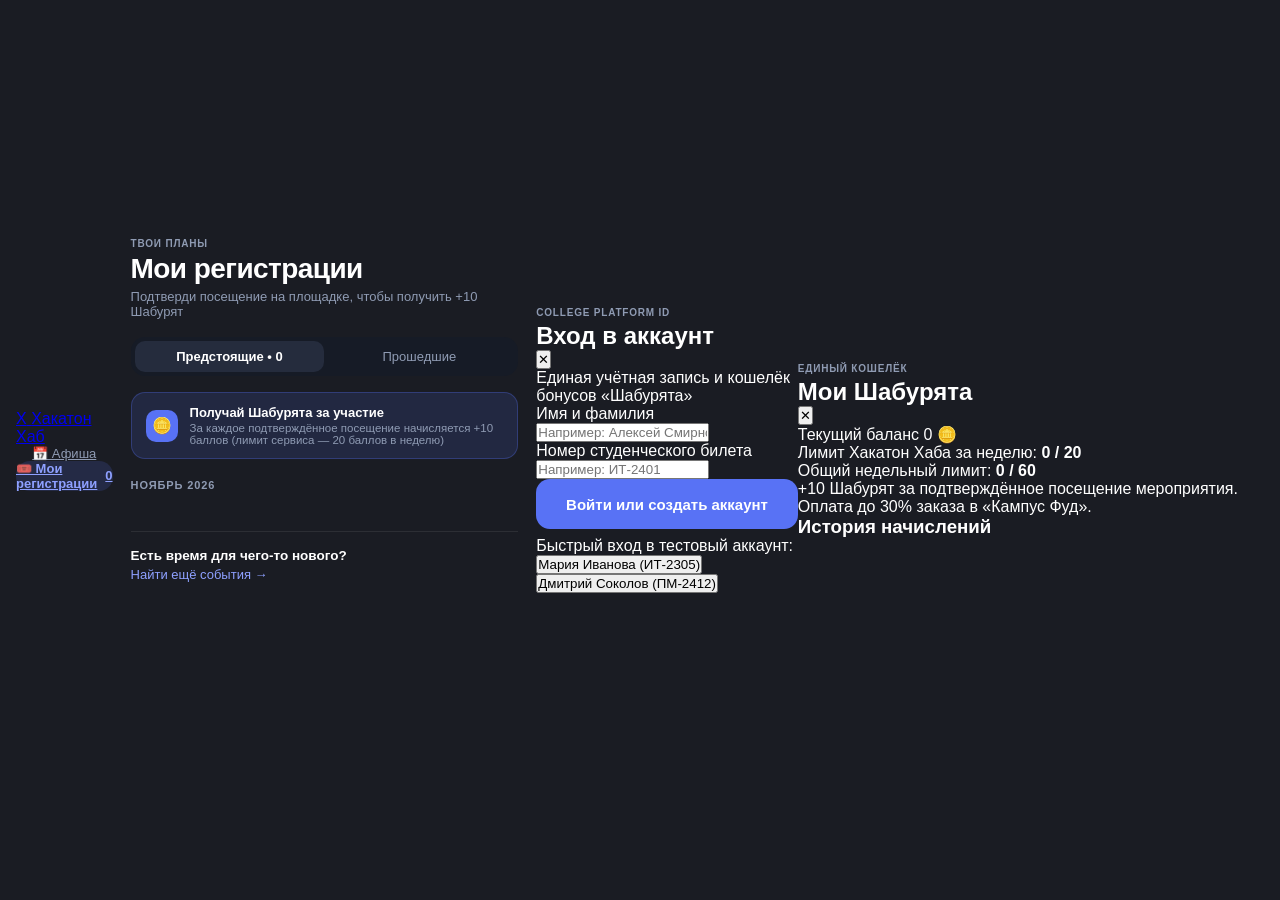
==== registrations.html @ a5185c37 "Вторая страница сайта Вторая страница сайта" ====
<!DOCTYPE html>
<html lang="ru">
<head>
  <meta charset="UTF-8" />
  <meta name="viewport" content="width=device-width, initial-scale=1.0" />
  <title>Хакатон Хаб — Мои регистрации</title>
  <link rel="stylesheet" href="style.css" />
</head>
<body>

  <!-- Верхняя навигационная панель -->
  <header class="topbar">
    <div class="container topbar-inner">
      <a href="index.html" class="brand">
        <span class="brand-badge">Х</span>
        <span class="brand-name">Хакатон Хаб</span>
      </a>

      <nav class="nav-tabs">
        <a href="index.html" class="tab-item">📅 Афиша</a>
        <a href="registrations.html" class="tab-item active">
          🎟️ Мои регистрации
          <span class="nav-counter" id="nav-reg-count">0</span>
        </a>
      </nav>

      <!-- Блок аккаунта и баланса Шабурят -->
      <div class="user-panel" id="user-panel"></div>
    </div>
  </header>

  <main class="container main-wrapper">

    <section id="view-registrations" class="screen-content active">
      <div class="page-header">
        <div>
          <div class="eyebrow">ТВОИ ПЛАНЫ</div>
          <h1 class="page-title">Мои регистрации</h1>
          <p class="page-subtitle">Подтверди посещение на площадке, чтобы получить +10 Шабурят</p>
        </div>

        <div class="segmented-control">
          <button class="segment-btn active" data-tab="upcoming" id="seg-upcoming">Предстоящие • 0</button>
          <button class="segment-btn" data-tab="past" id="seg-past">Прошедшие</button>
        </div>
      </div>

      <div class="alert-banner" id="reg-alert-banner">
        <div class="alert-icon">🪙</div>
        <div>
          <div class="alert-title">Получай Шабурята за участие</div>
          <div class="alert-sub">За каждое подтверждённое посещение начисляется +10 баллов (лимит сервиса — 20 баллов в неделю)</div>
        </div>
      </div>

      <div class="month-label" id="reg-month-label">НОЯБРЬ 2026</div>

      <!-- Сетка регистраций -->
      <div id="registrations-list" class="events-grid"></div>

      <div class="empty-promo">
        <div class="empty-promo-title">Есть время для чего-то нового?</div>
        <a href="index.html" class="empty-promo-link">
          <span>Найти ещё события →</span>
        </a>
      </div>
    </section>

  </main>

  <!-- Модальное окно авторизации -->
  <div class="modal-backdrop" id="auth-modal">
    <div class="modal-card">
      <div class="modal-header">
        <div>
          <div class="eyebrow">COLLEGE PLATFORM ID</div>
          <h2 class="modal-title">Вход в аккаунт</h2>
        </div>
        <button class="modal-close" id="close-auth-modal">✕</button>
      </div>
      <p class="modal-subtitle">Единая учётная запись и кошелёк бонусов «Шабурята»</p>

      <form id="auth-form" class="auth-form">
        <div class="form-group">
          <label for="auth-name">Имя и фамилия</label>
          <input type="text" id="auth-name" placeholder="Например: Алексей Смирнов" required />
        </div>
        <div class="form-group">
          <label for="auth-id">Номер студенческого билета</label>
          <input type="text" id="auth-id" placeholder="Например: ИТ-2401" required />
        </div>
        <button type="submit" class="btn-cta">Войти или создать аккаунт</button>
      </form>

      <div class="demo-accounts">
        <div class="demo-label">Быстрый вход в тестовый аккаунт:</div>
        <div class="demo-list">
          <button type="button" class="demo-btn" data-name="Мария Иванова" data-id="ИТ-2305">Мария Иванова (ИТ-2305)</button>
          <button type="button" class="demo-btn" data-name="Дмитрий Соколов" data-id="ПМ-2412">Дмитрий Соколов (ПМ-2412)</button>
        </div>
      </div>
    </div>
  </div>

  <!-- Модальное окно кошелька Шабурят -->
  <div class="modal-backdrop" id="wallet-modal">
    <div class="modal-card">
      <div class="modal-header">
        <div>
          <div class="eyebrow">ЕДИНЫЙ КОШЕЛЁК</div>
          <h2 class="modal-title">Мои Шабурята</h2>
        </div>
        <button class="modal-close" id="close-wallet-modal">✕</button>
      </div>

      <div class="wallet-summary">
        <div class="wallet-balance-box">
          <span class="wallet-balance-label">Текущий баланс</span>
          <span class="wallet-balance-value" id="wallet-balance-num">0 🪙</span>
        </div>
        <div class="wallet-limits">
          <div class="limit-row">
            <span>Лимит Хакатон Хаба за неделю:</span>
            <strong id="wallet-service-limit">0 / 20</strong>
          </div>
          <div class="limit-row">
            <span>Общий недельный лимит:</span>
            <strong id="wallet-total-limit">0 / 60</strong>
          </div>
        </div>
      </div>

      <div class="wallet-rules-note">
        +10 Шабурят за подтверждённое посещение мероприятия. Оплата до 30% заказа в «Кампус Фуд».
      </div>

      <h3 class="history-title">История начислений</h3>
      <div class="history-list" id="wallet-history-list"></div>
    </div>
  </div>

  <div class="toast" id="toast"></div>

  <script src="script.js"></script>
</body>
</html>
---- style.css ----
:root {
  --bg-outer: #1a1c23;
  --bg-app: #0d1017;
  --bg-surface: #161b26;
  --bg-surface-hover: #1e2534;
  --bg-input: #171c26;
  --border-subtle: rgba(255, 255, 255, 0.08);
  --text-primary: #ffffff;
  --text-secondary: #8f9bb3;
  --text-muted: #5c6880;
  --accent-blue: #5872f5;
  --accent-blue-hover: #4760e0;
  --accent-gradient: linear-gradient(135deg, #6277f7 0%, #525ce5 100%);
  --accent-purple-text: #8ea0ff;
  --success-bg: rgba(34, 197, 94, 0.14);
  --success-text: #4ade80;
  --danger-text: #f87171;
  --radius-xl: 24px;
  --radius-lg: 20px;
  --radius-md: 14px;
  --radius-pill: 999px;
  --font-main: -apple-system, BlinkMacSystemFont, "SF Pro Display", "Segoe UI", Roboto, Inter, sans-serif;
}

* {
  box-sizing: border-box;
  margin: 0;
  padding: 0;
  -webkit-tap-highlight-color: transparent;
}

body {
  background-color: var(--bg-outer);
  color: var(--text-primary);
  font-family: var(--font-main);
  display: flex;
  justify-content: center;
  align-items: center;
  padding: 24px 16px;
  min-height: 100vh;
}

/* Корпус смартфона */
.phone-frame {
  width: 375px;
  height: 812px;
  background-color: var(--bg-app);
  border-radius: 36px;
  border: 1px solid var(--border-subtle);
  display: flex;
  flex-direction: column;
  overflow: hidden;
  position: relative;
  box-shadow: 0 24px 60px rgba(0, 0, 0, 0.55);
}

/* Статус-бар */
.status-bar {
  height: 44px;
  padding: 12px 24px 0;
  display: flex;
  justify-content: space-between;
  align-items: center;
  font-size: 14px;
  font-weight: 600;
  flex-shrink: 0;
}

.status-icons {
  display: flex;
  align-items: center;
  gap: 6px;
}

/* Переключение экранов */
.screen-content {
  display: none;
  flex: 1;
  overflow-y: auto;
  padding: 12px 18px 92px;
  scrollbar-width: none;
  animation: fadeIn 0.2s ease;
}

.screen-content.active {
  display: block;
}

.screen-content::-webkit-scrollbar {
  display: none;
}

@keyframes fadeIn {
  from { opacity: 0; transform: translateY(4px); }
  to { opacity: 1; transform: translateY(0); }
}

/* Типографика шапки */
.eyebrow {
  font-size: 10px;
  font-weight: 700;
  letter-spacing: 0.08em;
  text-transform: uppercase;
  color: var(--text-secondary);
  margin-bottom: 4px;
}

.page-title {
  font-size: 28px;
  font-weight: 700;
  letter-spacing: -0.02em;
  margin-bottom: 4px;
}

.page-subtitle {
  font-size: 13px;
  color: var(--text-secondary);
  margin-bottom: 18px;
}

/* Поиск */
.search-box {
  background-color: var(--bg-input);
  border: 1px solid var(--border-subtle);
  border-radius: var(--radius-md);
  height: 44px;
  padding: 0 14px;
  display: flex;
  align-items: center;
  gap: 10px;
  margin-bottom: 14px;
}

.search-box input {
  background: none;
  border: none;
  outline: none;
  color: var(--text-primary);
  font-size: 14px;
  width: 100%;
}

.search-box input::placeholder {
  color: var(--text-secondary);
}

/* Чипсы фильтров */
.chips-row {
  display: flex;
  gap: 8px;
  overflow-x: auto;
  margin-bottom: 22px;
  scrollbar-width: none;
}

.chips-row::-webkit-scrollbar {
  display: none;
}

.chip {
  padding: 8px 16px;
  border-radius: var(--radius-pill);
  background-color: var(--bg-surface);
  border: 1px solid var(--border-subtle);
  color: var(--text-secondary);
  font-size: 13px;
  font-weight: 500;
  cursor: pointer;
  white-space: nowrap;
  transition: 0.2s;
}

.chip.active {
  background-color: var(--accent-blue);
  color: #ffffff;
  border-color: var(--accent-blue);
}

/* Заголовок секции */
.section-header {
  display: flex;
  justify-content: space-between;
  align-items: baseline;
  margin-bottom: 12px;
}

.section-title {
  font-size: 16px;
  font-weight: 600;
}

.section-meta {
  font-size: 12px;
  color: var(--text-secondary);
}

/* Карточка события */
.event-card {
  background-color: var(--bg-surface);
  border: 1px solid var(--border-subtle);
  border-radius: var(--radius-lg);
  padding: 16px;
  margin-bottom: 14px;
  cursor: pointer;
  transition: transform 0.15s ease, background-color 0.2s;
}

.event-card:active {
  transform: scale(0.985);
}

.event-card.featured {
  background: var(--accent-gradient);
  border: none;
}

.card-tag {
  font-size: 10px;
  font-weight: 700;
  letter-spacing: 0.08em;
  text-transform: uppercase;
  color: var(--accent-purple-text);
  margin-bottom: 6px;
  display: inline-block;
}

.card-tag.no-margin {
  margin-bottom: 0;
}

.event-card.featured .card-tag {
  color: rgba(255, 255, 255, 0.8);
}

.card-title {
  font-size: 18px;
  font-weight: 700;
  line-height: 1.25;
  margin-bottom: 4px;
}

.card-desc {
  font-size: 12.5px;
  color: var(--text-secondary);
  margin-bottom: 14px;
  line-height: 1.4;
}

.event-card.featured .card-desc {
  color: rgba(255, 255, 255, 0.85);
}

.card-meta-list {
  display: flex;
  flex-direction: column;
  gap: 6px;
  margin-bottom: 14px;
}

.card-meta-list.compact {
  margin-bottom: 8px;
}

.meta-item {
  display: flex;
  align-items: center;
  gap: 8px;
  font-size: 12px;
  color: #cbd5e1;
}

.event-card.featured .meta-item {
  color: rgba(255, 255, 255, 0.92);
}

.card-footer {
  display: flex;
  justify-content: space-between;
  align-items: center;
  padding-top: 10px;
  border-top: 1px solid rgba(255, 255, 255, 0.08);
}

.event-card.featured .card-footer {
  border-top-color: rgba(255, 255, 255, 0.18);
}

.organizer {
  font-size: 11.5px;
  color: var(--text-secondary);
}

.reg-organizer {
  margin-bottom: 8px;
}

.event-card.featured .organizer {
  color: rgba(255, 255, 255, 0.85);
}

/* Кнопки внутри карточки */
.btn-card {
  padding: 7px 14px;
  border-radius: var(--radius-pill);
  font-size: 12px;
  font-weight: 600;
  border: none;
  cursor: pointer;
  transition: 0.2s;
}

.btn-card-light {
  background-color: #ffffff;
  color: #2f3b8f;
}

.btn-card-primary {
  background-color: rgba(88, 114, 245, 0.18);
  color: #8ea0ff;
}

.btn-card-registered {
  background-color: var(--success-bg);
  color: var(--success-text);
}

/* ================= ЭКРАН 2: ДЕТАЛИ СОБЫТИЯ ================= */
.nav-header {
  display: flex;
  align-items: center;
  justify-content: space-between;
  padding: 6px 0 16px;
}

.back-btn {
  width: 32px;
  height: 32px;
  background: none;
  border: none;
  display: flex;
  align-items: center;
  justify-content: center;
  color: var(--text-primary);
  cursor: pointer;
  font-size: 24px;
}

.nav-title {
  font-size: 15px;
  font-weight: 600;
}

.nav-spacer {
  width: 32px;
}

.hero-banner {
  background: var(--accent-gradient);
  border-radius: var(--radius-xl);
  padding: 20px;
  margin-bottom: 18px;
}

.hero-tag {
  font-size: 10px;
  font-weight: 700;
  letter-spacing: 0.08em;
  text-transform: uppercase;
  color: rgba(255, 255, 255, 0.8);
  margin-bottom: 10px;
}

.hero-title {
  font-size: 26px;
  font-weight: 700;
  line-height: 1.2;
  margin-bottom: 24px;
}

.hero-bottom {
  display: flex;
  justify-content: space-between;
  align-items: center;
}

.badge-free {
  background: rgba(255, 255, 255, 0.18);
  padding: 6px 12px;
  border-radius: var(--radius-pill);
  font-size: 12px;
  font-weight: 500;
}

.hero-date {
  font-size: 20px;
  font-weight: 700;
}

.info-list {
  display: flex;
  flex-direction: column;
  gap: 14px;
  margin-bottom: 22px;
}

.info-row {
  display: flex;
  align-items: flex-start;
  gap: 12px;
}

.info-icon {
  width: 34px;
  height: 34px;
  border-radius: 10px;
  background-color: var(--bg-surface);
  display: flex;
  align-items: center;
  justify-content: center;
  color: var(--accent-purple-text);
  flex-shrink: 0;
}

.info-main {
  font-size: 14px;
  font-weight: 600;
  margin-bottom: 2px;
}

.info-sub {
  font-size: 12px;
  color: var(--text-secondary);
}

.about-block {
  margin-bottom: 20px;
}

.about-block h3 {
  font-size: 16px;
  font-weight: 600;
  margin-bottom: 8px;
}

.about-block p {
  font-size: 13.5px;
  line-height: 1.5;
  color: #cbd5e1;
}

/* Блок переключателя уведомлений */
.reminder-card {
  background-color: var(--bg-surface);
  border: 1px solid var(--border-subtle);
  border-radius: var(--radius-md);
  padding: 14px;
  margin-bottom: 18px;
}

.reminder-top {
  display: flex;
  align-items: center;
  justify-content: space-between;
  padding-bottom: 10px;
  border-bottom: 1px solid var(--border-subtle);
  margin-bottom: 8px;
}

.reminder-left {
  display: flex;
  align-items: center;
  gap: 10px;
}

.reminder-title {
  font-size: 13.5px;
  font-weight: 600;
}

.reminder-sub {
  font-size: 11.5px;
  color: var(--text-secondary);
}

.reminder-note {
  font-size: 11px;
  color: var(--text-muted);
}

/* Тумблер (Switch) */
.switch {
  position: relative;
  display: inline-block;
  width: 44px;
  height: 24px;
}

.switch input {
  opacity: 0;
  width: 0;
  height: 0;
}

.slider {
  position: absolute;
  cursor: pointer;
  inset: 0;
  background-color: #2c3446;
  border-radius: 34px;
  transition: 0.3s;
}

.slider:before {
  position: absolute;
  content: "";
  height: 18px;
  width: 18px;
  left: 3px;
  bottom: 3px;
  background-color: white;
  border-radius: 50%;
  transition: 0.3s;
}

input:checked + .slider {
  background-color: var(--accent-blue);
}

input:checked + .slider:before {
  transform: translateX(20px);
}

/* Главная CTA-кнопка */
.btn-cta {
  width: 100%;
  height: 50px;
  border-radius: var(--radius-md);
  background-color: var(--accent-blue);
  color: #ffffff;
  font-size: 15px;
  font-weight: 600;
  border: none;
  display: flex;
  align-items: center;
  justify-content: center;
  position: relative;
  cursor: pointer;
  margin-bottom: 8px;
  transition: 0.2s;
}

.btn-cta.registered {
  background-color: var(--success-bg);
  color: var(--success-text);
  border: 1px solid rgba(74, 222, 128, 0.3);
}

.btn-cta .arrow {
  position: absolute;
  right: 18px;
}

.cta-caption {
  text-align: center;
  font-size: 11.5px;
  color: var(--text-secondary);
}

/* ================= ЭКРАН 3: МОИ РЕГИСТРАЦИИ ================= */
.segmented-control {
  display: grid;
  grid-template-columns: 1fr 1fr;
  background-color: var(--bg-surface);
  padding: 4px;
  border-radius: var(--radius-md);
  margin-bottom: 16px;
}

.segment-btn {
padding: 8px;
border-radius: 10px;
border: none;
background: transparent;
color: var(--text-secondary);
font-size: 13px;
font-weight: 500;
cursor: pointer;
transition: 0.2s;
}

.segment-btn.active {
background-color: #252c3d;
color: #ffffff;
font-weight: 600;
}

.alert-banner {
background: rgba(88, 114, 245, 0.14);
border: 1px solid rgba(88, 114, 245, 0.3);
border-radius: var(--radius-md);
padding: 12px 14px;
display: flex;
align-items: center;
gap: 12px;
margin-bottom: 20px;
}

.alert-icon {
width: 32px;
height: 32px;
border-radius: 10px;
background-color: var(--accent-blue);
display: flex;
align-items: center;
justify-content: center;
flex-shrink: 0;
}

.alert-title {
font-size: 13px;
font-weight: 600;
margin-bottom: 2px;
}

.alert-sub {
font-size: 11.5px;
color: var(--text-secondary);
}

.month-label {
font-size: 11px;
font-weight: 700;
letter-spacing: 0.08em;
text-transform: uppercase;
color: var(--text-secondary);
margin-bottom: 10px;
}

.reg-card-header {
display: flex;
justify-content: space-between;
align-items: center;
margin-bottom: 6px;
}

.status-pill-green {
background-color: var(--success-bg);
color: var(--success-text);
font-size: 11px;
font-weight: 600;
padding: 4px 10px;
border-radius: var(--radius-pill);
}

.reg-actions {
display: flex;
justify-content: space-between;
align-items: center;
margin-top: 12px;
padding-top: 12px;
border-top: 1px solid var(--border-subtle);
font-size: 12.5px;
font-weight: 500;
}

.link-cancel {
color: var(--danger-text);
cursor: pointer;
}

.link-details {
color: var(--accent-purple-text);
cursor: pointer;
}

.empty-state {
text-align: center;
padding: 32px 16px;
color: var(--text-secondary);
font-size: 13px;
background-color: var(--bg-surface);
border-radius: var(--radius-lg);
border: 1px dashed var(--border-subtle);
}

.empty-promo {
margin-top: 40px;
padding-top: 16px;
border-top: 1px solid var(--border-subtle);
}

.empty-promo-title {
font-size: 13.5px;
font-weight: 600;
margin-bottom: 4px;
}

.empty-promo-link {
display: flex;
justify-content: space-between;
align-items: center;
color: var(--accent-purple-text);
font-size: 13px;
font-weight: 500;
text-decoration: none;
}

/* Всплывающее уведомление (Toast) */
.toast {
position: absolute;
bottom: 90px;
left: 18px;
right: 18px;
background-color: #252c3d;
border: 1px solid var(--border-subtle);
color: #ffffff;
padding: 12px 16px;
border-radius: var(--radius-md);
font-size: 12.5px;
font-weight: 500;
text-align: center;
opacity: 0;
pointer-events: none;
transform: translateY(10px);
transition: 0.25s ease;
z-index: 20;
box-shadow: 0 10px 25px rgba(0, 0, 0, 0.4);
}

.toast.show {
opacity: 1;
transform: translateY(0);
}

/* Нижняя панель навигации */
.tab-bar {
position: absolute;
bottom: 0;
left: 0;
right: 0;
height: 76px;
background-color: rgba(13, 16, 23, 0.94);
backdrop-filter: blur(12px);
border-top: 1px solid var(--border-subtle);
display: grid;
grid-template-columns: 1fr 1fr;
padding: 8px 16px 20px;
gap: 10px;
z-index: 10;
}

.tab-item {
display: flex;
align-items: center;
justify-content: center;
gap: 8px;
border-radius: var(--radius-md);
font-size: 13px;
font-weight: 500;
color: var(--text-secondary);
cursor: pointer;
transition: 0.2s;
}

.tab-item.active {
background-color: rgba(88, 114, 245, 0.16);
color: var(--accent-purple-text);
font-weight: 600;
}
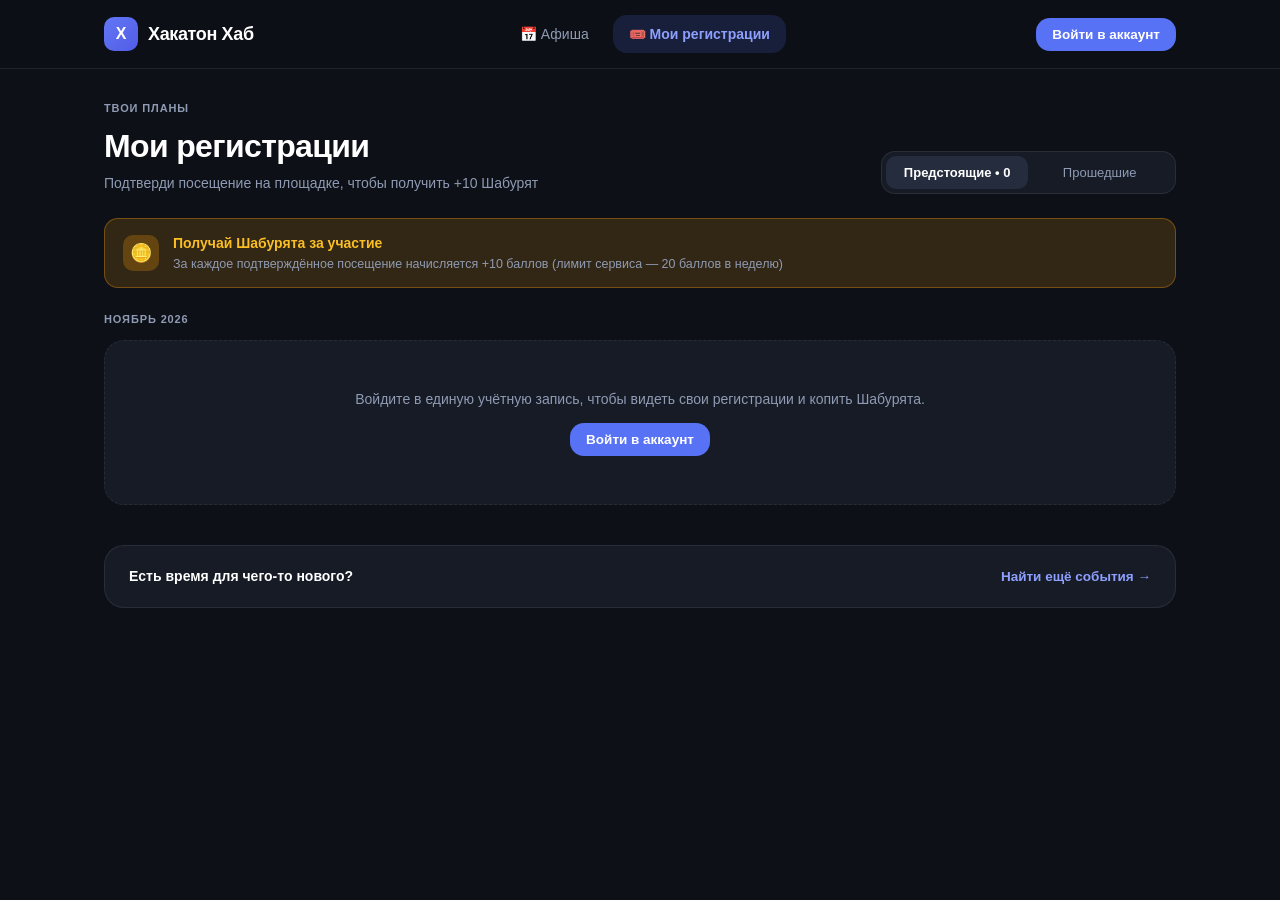
==== commit a0431608: "Update registrations.html" ====
--- a/registrations.html
+++ b/registrations.html
@@ -86,8 +86,8 @@
           <input type="text" id="auth-name" placeholder="Например: Алексей Смирнов" required />
         </div>
         <div class="form-group">
-          <label for="auth-id">Номер студенческого билета</label>
-          <input type="text" id="auth-id" placeholder="Например: ИТ-2401" required />
+          <label for="auth-group">Номер группы</label>
+          <input type="text" id="auth-group" placeholder="Например: 1XX-1-11" required />
         </div>
         <button type="submit" class="btn-cta">Войти или создать аккаунт</button>
       </form>
@@ -95,8 +95,8 @@
       <div class="demo-accounts">
         <div class="demo-label">Быстрый вход в тестовый аккаунт:</div>
         <div class="demo-list">
-          <button type="button" class="demo-btn" data-name="Мария Иванова" data-id="ИТ-2305">Мария Иванова (ИТ-2305)</button>
-          <button type="button" class="demo-btn" data-name="Дмитрий Соколов" data-id="ПМ-2412">Дмитрий Соколов (ПМ-2412)</button>
+          <button type="button" class="demo-btn" data-name="Мария Иванова" data-group="1ИС-2-24">Мария Иванова (гр. 1ИС-2-24)</button>
+          <button type="button" class="demo-btn" data-name="Дмитрий Соколов" data-group="2ПМ-1-23">Дмитрий Соколов (гр. 2ПМ-1-23)</button>
         </div>
       </div>
     </div>
--- a/style.css
+++ b/style.css
@@ -1,5 +1,4 @@
 :root {
-  --bg-outer: #1a1c23;
   --bg-app: #0d1017;
   --bg-surface: #161b26;
   --bg-surface-hover: #1e2534;
@@ -12,6 +11,9 @@
   --accent-blue-hover: #4760e0;
   --accent-gradient: linear-gradient(135deg, #6277f7 0%, #525ce5 100%);
   --accent-purple-text: #8ea0ff;
+  --bonus-bg: rgba(245, 158, 11, 0.16);
+  --bonus-text: #fbbf24;
+  --bonus-border: rgba(245, 158, 11, 0.35);
   --success-bg: rgba(34, 197, 94, 0.14);
   --success-text: #4ade80;
   --danger-text: #f87171;
@@ -30,55 +32,185 @@
 }
 
 body {
-  background-color: var(--bg-outer);
+  background-color: var(--bg-app);
   color: var(--text-primary);
   font-family: var(--font-main);
-  display: flex;
+  min-height: 100vh;
+  line-height: 1.45;
+}
+
+.container {
+  max-width: 1120px;
+  margin: 0 auto;
+  padding: 0 24px;
+}
+
+/* Верхняя навигация */
+.topbar {
+  position: sticky;
+  top: 0;
+  z-index: 50;
+  background-color: rgba(13, 16, 23, 0.88);
+  backdrop-filter: blur(14px);
+  border-bottom: 1px solid var(--border-subtle);
+}
+
+.topbar-inner {
+  min-height: 68px;
+  display: flex;
+  align-items: center;
+  justify-content: space-between;
+  gap: 16px;
+  flex-wrap: wrap;
+  padding-top: 8px;
+  padding-bottom: 8px;
+}
+
+.brand {
+  display: flex;
+  align-items: center;
+  gap: 10px;
+  text-decoration: none;
+  color: var(--text-primary);
+}
+
+.brand-badge {
+  width: 34px;
+  height: 34px;
+  border-radius: 10px;
+  background: var(--accent-gradient);
+  display: flex;
+  align-items: center;
   justify-content: center;
+  font-weight: 800;
+  font-size: 16px;
+  color: #ffffff;
+}
+
+.brand-name {
+  font-size: 18px;
+  font-weight: 700;
+  letter-spacing: -0.02em;
+}
+
+.nav-tabs {
+  display: flex;
+  gap: 8px;
+}
+
+.tab-item {
+  display: flex;
   align-items: center;
-  padding: 24px 16px;
-  min-height: 100vh;
-}
-
-/* Корпус смартфона */
-.phone-frame {
-  width: 375px;
-  height: 812px;
-  background-color: var(--bg-app);
-  border-radius: 36px;
-  border: 1px solid var(--border-subtle);
-  display: flex;
-  flex-direction: column;
-  overflow: hidden;
-  position: relative;
-  box-shadow: 0 24px 60px rgba(0, 0, 0, 0.55);
-}
-
-/* Статус-бар */
-.status-bar {
-  height: 44px;
-  padding: 12px 24px 0;
-  display: flex;
-  justify-content: space-between;
+  gap: 8px;
+  padding: 9px 16px;
+  border-radius: var(--radius-md);
+  text-decoration: none;
+  font-size: 14px;
+  font-weight: 500;
+  color: var(--text-secondary);
+  transition: 0.2s;
+}
+
+.tab-item:hover {
+  color: var(--text-primary);
+  background-color: rgba(255, 255, 255, 0.04);
+}
+
+.tab-item.active {
+  background-color: rgba(88, 114, 245, 0.16);
+  color: var(--accent-purple-text);
+  font-weight: 600;
+}
+
+.nav-counter {
+  background-color: var(--accent-blue);
+  color: #ffffff;
+  font-size: 11px;
+  font-weight: 700;
+  padding: 2px 7px;
+  border-radius: var(--radius-pill);
+}
+
+/* Панель пользователя и баланса в шапке */
+.user-panel {
+  display: flex;
   align-items: center;
-  font-size: 14px;
+  gap: 10px;
+}
+
+.btn-login-nav {
+  background-color: var(--accent-blue);
+  color: #ffffff;
+  border: none;
+  border-radius: var(--radius-md);
+  padding: 9px 16px;
+  font-size: 13.5px;
   font-weight: 600;
-  flex-shrink: 0;
-}
-
-.status-icons {
+  cursor: pointer;
+  transition: 0.2s;
+}
+
+.btn-login-nav:hover {
+  background-color: var(--accent-blue-hover);
+}
+
+.bonus-pill {
   display: flex;
   align-items: center;
   gap: 6px;
-}
-
-/* Переключение экранов */
+  background-color: var(--bonus-bg);
+  border: 1px solid var(--bonus-border);
+  color: var(--bonus-text);
+  padding: 7px 13px;
+  border-radius: var(--radius-pill);
+  font-size: 13px;
+  font-weight: 700;
+  cursor: pointer;
+  transition: 0.2s;
+}
+
+.bonus-pill:hover {
+  filter: brightness(1.1);
+}
+
+.user-chip {
+  display: flex;
+  align-items: center;
+  gap: 8px;
+  background-color: var(--bg-surface);
+  border: 1px solid var(--border-subtle);
+  padding: 6px 12px;
+  border-radius: var(--radius-pill);
+  font-size: 13px;
+}
+
+.user-name-text {
+  font-weight: 600;
+  color: var(--text-primary);
+}
+
+.btn-logout {
+  background: none;
+  border: none;
+  color: var(--text-secondary);
+  font-size: 12px;
+  cursor: pointer;
+  padding-left: 6px;
+  border-left: 1px solid var(--border-subtle);
+}
+
+.btn-logout:hover {
+  color: var(--danger-text);
+}
+
+/* Основная область */
+.main-wrapper {
+  padding-top: 32px;
+  padding-bottom: 64px;
+}
+
 .screen-content {
   display: none;
-  flex: 1;
-  overflow-y: auto;
-  padding: 12px 18px 92px;
-  scrollbar-width: none;
   animation: fadeIn 0.2s ease;
 }
 
@@ -86,39 +218,50 @@
   display: block;
 }
 
-.screen-content::-webkit-scrollbar {
-  display: none;
-}
-
 @keyframes fadeIn {
-  from { opacity: 0; transform: translateY(4px); }
+  from { opacity: 0; transform: translateY(6px); }
   to { opacity: 1; transform: translateY(0); }
 }
 
-/* Типографика шапки */
+.page-header {
+  display: flex;
+  justify-content: space-between;
+  align-items: flex-end;
+  flex-wrap: wrap;
+  gap: 16px;
+  margin-bottom: 24px;
+}
+
 .eyebrow {
-  font-size: 10px;
+  font-size: 11px;
   font-weight: 700;
   letter-spacing: 0.08em;
   text-transform: uppercase;
   color: var(--text-secondary);
-  margin-bottom: 4px;
+  margin-bottom: 6px;
 }
 
 .page-title {
-  font-size: 28px;
+  font-size: 32px;
   font-weight: 700;
   letter-spacing: -0.02em;
   margin-bottom: 4px;
 }
 
 .page-subtitle {
-  font-size: 13px;
+  font-size: 14px;
   color: var(--text-secondary);
-  margin-bottom: 18px;
-}
-
-/* Поиск */
+}
+
+.controls-bar {
+  display: flex;
+  justify-content: space-between;
+  align-items: center;
+  flex-wrap: wrap;
+  gap: 16px;
+  margin-bottom: 28px;
+}
+
 .search-box {
   background-color: var(--bg-input);
   border: 1px solid var(--border-subtle);
@@ -128,7 +271,9 @@
   display: flex;
   align-items: center;
   gap: 10px;
-  margin-bottom: 14px;
+  flex: 1;
+  min-width: 260px;
+  max-width: 420px;
 }
 
 .search-box input {
@@ -144,21 +289,14 @@
   color: var(--text-secondary);
 }
 
-/* Чипсы фильтров */
 .chips-row {
   display: flex;
   gap: 8px;
-  overflow-x: auto;
-  margin-bottom: 22px;
-  scrollbar-width: none;
-}
-
-.chips-row::-webkit-scrollbar {
-  display: none;
+  flex-wrap: wrap;
 }
 
 .chip {
-  padding: 8px 16px;
+  padding: 9px 18px;
   border-radius: var(--radius-pill);
   background-color: var(--bg-surface);
   border: 1px solid var(--border-subtle);
@@ -166,8 +304,12 @@
   font-size: 13px;
   font-weight: 500;
   cursor: pointer;
-  white-space: nowrap;
   transition: 0.2s;
+}
+
+.chip:hover {
+  border-color: rgba(255, 255, 255, 0.2);
+  color: var(--text-primary);
 }
 
 .chip.active {
@@ -176,42 +318,61 @@
   border-color: var(--accent-blue);
 }
 
-/* Заголовок секции */
 .section-header {
   display: flex;
   justify-content: space-between;
   align-items: baseline;
-  margin-bottom: 12px;
+  margin-bottom: 16px;
 }
 
 .section-title {
-  font-size: 16px;
+  font-size: 18px;
   font-weight: 600;
 }
 
 .section-meta {
-  font-size: 12px;
+  font-size: 13px;
   color: var(--text-secondary);
 }
 
-/* Карточка события */
+.events-grid {
+  display: grid;
+  grid-template-columns: repeat(auto-fill, minmax(320px, 1fr));
+  gap: 18px;
+}
+
 .event-card {
   background-color: var(--bg-surface);
   border: 1px solid var(--border-subtle);
   border-radius: var(--radius-lg);
-  padding: 16px;
-  margin-bottom: 14px;
+  padding: 20px;
+  display: flex;
+  flex-direction: column;
+  justify-content: space-between;
   cursor: pointer;
-  transition: transform 0.15s ease, background-color 0.2s;
-}
-
-.event-card:active {
-  transform: scale(0.985);
+  transition: transform 0.18s ease, background-color 0.2s, border-color 0.2s;
+}
+
+.event-card:hover {
+  transform: translateY(-3px);
+  background-color: var(--bg-surface-hover);
+  border-color: rgba(255, 255, 255, 0.16);
 }
 
 .event-card.featured {
   background: var(--accent-gradient);
   border: none;
+}
+
+.event-card.featured:hover {
+  filter: brightness(1.04);
+}
+
+.card-top-row {
+  display: flex;
+  justify-content: space-between;
+  align-items: center;
+  margin-bottom: 8px;
 }
 
 .card-tag {
@@ -220,89 +381,98 @@
   letter-spacing: 0.08em;
   text-transform: uppercase;
   color: var(--accent-purple-text);
-  margin-bottom: 6px;
   display: inline-block;
 }
 
-.card-tag.no-margin {
-  margin-bottom: 0;
-}
-
 .event-card.featured .card-tag {
-  color: rgba(255, 255, 255, 0.8);
+  color: rgba(255, 255, 255, 0.85);
+}
+
+.card-bonus-badge {
+  font-size: 11px;
+  font-weight: 700;
+  color: var(--bonus-text);
+  background-color: var(--bonus-bg);
+  padding: 3px 9px;
+  border-radius: var(--radius-pill);
+}
+
+.event-card.featured .card-bonus-badge {
+  background-color: rgba(255, 255, 255, 0.2);
+  color: #ffffff;
 }
 
 .card-title {
-  font-size: 18px;
+  font-size: 20px;
   font-weight: 700;
   line-height: 1.25;
-  margin-bottom: 4px;
+  margin-bottom: 6px;
 }
 
 .card-desc {
+  font-size: 13.5px;
+  color: var(--text-secondary);
+  margin-bottom: 16px;
+  line-height: 1.45;
+}
+
+.event-card.featured .card-desc {
+  color: rgba(255, 255, 255, 0.88);
+}
+
+.card-meta-list {
+  display: flex;
+  flex-direction: column;
+  gap: 7px;
+  margin-bottom: 16px;
+}
+
+.card-meta-list.compact {
+  margin-bottom: 10px;
+}
+
+.meta-item {
+  display: flex;
+  align-items: center;
+  gap: 8px;
+  font-size: 13px;
+  color: #cbd5e1;
+}
+
+.event-card.featured .meta-item {
+  color: rgba(255, 255, 255, 0.94);
+}
+
+.card-footer {
+  display: flex;
+  justify-content: space-between;
+  align-items: center;
+  padding-top: 14px;
+  border-top: 1px solid rgba(255, 255, 255, 0.08);
+  margin-top: auto;
+}
+
+.event-card.featured .card-footer {
+  border-top-color: rgba(255, 255, 255, 0.2);
+}
+
+.organizer {
   font-size: 12.5px;
   color: var(--text-secondary);
-  margin-bottom: 14px;
-  line-height: 1.4;
-}
-
-.event-card.featured .card-desc {
-  color: rgba(255, 255, 255, 0.85);
-}
-
-.card-meta-list {
-  display: flex;
-  flex-direction: column;
-  gap: 6px;
-  margin-bottom: 14px;
-}
-
-.card-meta-list.compact {
-  margin-bottom: 8px;
-}
-
-.meta-item {
-  display: flex;
-  align-items: center;
-  gap: 8px;
-  font-size: 12px;
-  color: #cbd5e1;
-}
-
-.event-card.featured .meta-item {
-  color: rgba(255, 255, 255, 0.92);
-}
-
-.card-footer {
-  display: flex;
-  justify-content: space-between;
-  align-items: center;
-  padding-top: 10px;
-  border-top: 1px solid rgba(255, 255, 255, 0.08);
-}
-
-.event-card.featured .card-footer {
-  border-top-color: rgba(255, 255, 255, 0.18);
-}
-
-.organizer {
-  font-size: 11.5px;
-  color: var(--text-secondary);
 }
 
 .reg-organizer {
-  margin-bottom: 8px;
+  margin-bottom: 12px;
 }
 
 .event-card.featured .organizer {
-  color: rgba(255, 255, 255, 0.85);
-}
-
-/* Кнопки внутри карточки */
+  color: rgba(255, 255, 255, 0.88);
+}
+
 .btn-card {
-  padding: 7px 14px;
+  padding: 8px 16px;
   border-radius: var(--radius-pill);
-  font-size: 12px;
+  font-size: 12.5px;
   font-weight: 600;
   border: none;
   cursor: pointer;
@@ -315,8 +485,8 @@
 }
 
 .btn-card-primary {
-  background-color: rgba(88, 114, 245, 0.18);
-  color: #8ea0ff;
+  background-color: rgba(88, 114, 245, 0.2);
+  color: #9aaaff;
 }
 
 .btn-card-registered {
@@ -324,260 +494,268 @@
   color: var(--success-text);
 }
 
-/* ================= ЭКРАН 2: ДЕТАЛИ СОБЫТИЯ ================= */
+.btn-confirm-visit {
+  width: 100%;
+  margin-top: 10px;
+  padding: 9px 14px;
+  border-radius: var(--radius-md);
+  background-color: var(--bonus-bg);
+  border: 1px solid var(--bonus-border);
+  color: var(--bonus-text);
+  font-size: 12.5px;
+  font-weight: 600;
+  cursor: pointer;
+  transition: 0.2s;
+}
+
+.btn-confirm-visit:hover {
+  filter: brightness(1.12);
+}
+
+.btn-confirm-visit.done {
+  background-color: var(--success-bg);
+  border-color: rgba(74, 222, 128, 0.3);
+  color: var(--success-text);
+  cursor: default;
+}
+
+/* Детали события */
 .nav-header {
-  display: flex;
-  align-items: center;
-  justify-content: space-between;
-  padding: 6px 0 16px;
+  margin-bottom: 20px;
 }
 
 .back-btn {
-  width: 32px;
-  height: 32px;
-  background: none;
-  border: none;
-  display: flex;
-  align-items: center;
-  justify-content: center;
+  background: var(--bg-surface);
+  border: 1px solid var(--border-subtle);
+  border-radius: var(--radius-md);
+  padding: 9px 16px;
   color: var(--text-primary);
   cursor: pointer;
-  font-size: 24px;
-}
-
-.nav-title {
-  font-size: 15px;
-  font-weight: 600;
-}
-
-.nav-spacer {
-  width: 32px;
-}
-
+  font-size: 13.5px;
+  font-weight: 500;
+  transition: 0.2s;
+}
+
+.back-btn:hover {
+  background-color: var(--bg-surface-hover);
+}
+
+.details-layout {
+  display: grid;
+grid-template-columns: 1.4fr 1fr;
+gap: 28px;
+align-items: start;
+}
 .hero-banner {
-  background: var(--accent-gradient);
-  border-radius: var(--radius-xl);
-  padding: 20px;
-  margin-bottom: 18px;
-}
-
+background: var(--accent-gradient);
+border-radius: var(--radius-xl);
+padding: 28px;
+margin-bottom: 24px;
+}
 .hero-tag {
-  font-size: 10px;
-  font-weight: 700;
-  letter-spacing: 0.08em;
-  text-transform: uppercase;
-  color: rgba(255, 255, 255, 0.8);
-  margin-bottom: 10px;
-}
-
+font-size: 11px;
+font-weight: 700;
+letter-spacing: 0.08em;
+text-transform: uppercase;
+color: rgba(255, 255, 255, 0.85);
+margin-bottom: 12px;
+}
 .hero-title {
-  font-size: 26px;
-  font-weight: 700;
-  line-height: 1.2;
-  margin-bottom: 24px;
-}
-
+font-size: 32px;
+font-weight: 700;
+line-height: 1.2;
+margin-bottom: 28px;
+}
 .hero-bottom {
-  display: flex;
-  justify-content: space-between;
-  align-items: center;
-}
-
-.badge-free {
-  background: rgba(255, 255, 255, 0.18);
-  padding: 6px 12px;
-  border-radius: var(--radius-pill);
-  font-size: 12px;
-  font-weight: 500;
-}
-
+display: flex;
+justify-content: space-between;
+align-items: center;
+flex-wrap: wrap;
+gap: 12px;
+}
+.hero-badges {
+display: flex;
+gap: 8px;
+flex-wrap: wrap;
+}
+.badge-free,
+.badge-bonus {
+background: rgba(255, 255, 255, 0.18);
+padding: 7px 14px;
+border-radius: var(--radius-pill);
+font-size: 13px;
+font-weight: 600;
+}
 .hero-date {
-  font-size: 20px;
-  font-weight: 700;
-}
-
+font-size: 24px;
+font-weight: 700;
+}
+.about-block {
+background-color: var(--bg-surface);
+border: 1px solid var(--border-subtle);
+border-radius: var(--radius-lg);
+padding: 24px;
+}
+.about-block h3 {
+font-size: 18px;
+font-weight: 600;
+margin-bottom: 10px;
+}
+.about-block p {
+font-size: 14.5px;
+line-height: 1.6;
+color: #cbd5e1;
+}
+.info-card {
+background-color: var(--bg-surface);
+border: 1px solid var(--border-subtle);
+border-radius: var(--radius-xl);
+padding: 24px;
+}
 .info-list {
-  display: flex;
-  flex-direction: column;
-  gap: 14px;
-  margin-bottom: 22px;
-}
-
+display: flex;
+flex-direction: column;
+gap: 16px;
+margin-bottom: 24px;
+}
 .info-row {
-  display: flex;
-  align-items: flex-start;
-  gap: 12px;
-}
-
+display: flex;
+align-items: flex-start;
+gap: 12px;
+}
 .info-icon {
-  width: 34px;
-  height: 34px;
-  border-radius: 10px;
-  background-color: var(--bg-surface);
-  display: flex;
-  align-items: center;
-  justify-content: center;
-  color: var(--accent-purple-text);
-  flex-shrink: 0;
-}
-
+width: 38px;
+height: 38px;
+border-radius: 11px;
+background-color: var(--bg-app);
+display: flex;
+align-items: center;
+justify-content: center;
+color: var(--accent-purple-text);
+flex-shrink: 0;
+}
 .info-main {
-  font-size: 14px;
-  font-weight: 600;
-  margin-bottom: 2px;
-}
-
+font-size: 14.5px;
+font-weight: 600;
+margin-bottom: 2px;
+}
 .info-sub {
-  font-size: 12px;
-  color: var(--text-secondary);
-}
-
-.about-block {
-  margin-bottom: 20px;
-}
-
-.about-block h3 {
-  font-size: 16px;
-  font-weight: 600;
-  margin-bottom: 8px;
-}
-
-.about-block p {
-  font-size: 13.5px;
-  line-height: 1.5;
-  color: #cbd5e1;
-}
-
-/* Блок переключателя уведомлений */
+font-size: 12.5px;
+color: var(--text-secondary);
+}
 .reminder-card {
-  background-color: var(--bg-surface);
-  border: 1px solid var(--border-subtle);
-  border-radius: var(--radius-md);
-  padding: 14px;
-  margin-bottom: 18px;
-}
-
+background-color: var(--bg-app);
+border: 1px solid var(--border-subtle);
+border-radius: var(--radius-md);
+padding: 14px;
+margin-bottom: 20px;
+}
 .reminder-top {
-  display: flex;
-  align-items: center;
-  justify-content: space-between;
-  padding-bottom: 10px;
-  border-bottom: 1px solid var(--border-subtle);
-  margin-bottom: 8px;
-}
-
+display: flex;
+align-items: center;
+justify-content: space-between;
+padding-bottom: 10px;
+border-bottom: 1px solid var(--border-subtle);
+margin-bottom: 8px;
+}
 .reminder-left {
-  display: flex;
-  align-items: center;
-  gap: 10px;
-}
-
+display: flex;
+align-items: center;
+gap: 10px;
+}
 .reminder-title {
-  font-size: 13.5px;
-  font-weight: 600;
-}
-
+font-size: 13.5px;
+font-weight: 600;
+}
 .reminder-sub {
-  font-size: 11.5px;
-  color: var(--text-secondary);
-}
-
+font-size: 11.5px;
+color: var(--text-secondary);
+}
 .reminder-note {
-  font-size: 11px;
-  color: var(--text-muted);
-}
-
-/* Тумблер (Switch) */
+font-size: 11px;
+color: var(--text-muted);
+}
 .switch {
-  position: relative;
-  display: inline-block;
-  width: 44px;
-  height: 24px;
-}
-
+position: relative;
+display: inline-block;
+width: 44px;
+height: 24px;
+}
 .switch input {
-  opacity: 0;
-  width: 0;
-  height: 0;
-}
-
+opacity: 0;
+width: 0;
+height: 0;
+}
 .slider {
-  position: absolute;
-  cursor: pointer;
-  inset: 0;
-  background-color: #2c3446;
-  border-radius: 34px;
-  transition: 0.3s;
-}
-
+position: absolute;
+cursor: pointer;
+inset: 0;
+background-color: #2c3446;
+border-radius: 34px;
+transition: 0.3s;
+}
 .slider:before {
-  position: absolute;
-  content: "";
-  height: 18px;
-  width: 18px;
-  left: 3px;
-  bottom: 3px;
-  background-color: white;
-  border-radius: 50%;
-  transition: 0.3s;
-}
-
+position: absolute;
+content: "";
+height: 18px;
+width: 18px;
+left: 3px;
+bottom: 3px;
+background-color: white;
+border-radius: 50%;
+transition: 0.3s;
+}
 input:checked + .slider {
-  background-color: var(--accent-blue);
-}
-
+background-color: var(--accent-blue);
+}
 input:checked + .slider:before {
-  transform: translateX(20px);
-}
-
-/* Главная CTA-кнопка */
+transform: translateX(20px);
+}
 .btn-cta {
-  width: 100%;
-  height: 50px;
-  border-radius: var(--radius-md);
-  background-color: var(--accent-blue);
-  color: #ffffff;
-  font-size: 15px;
-  font-weight: 600;
-  border: none;
-  display: flex;
-  align-items: center;
-  justify-content: center;
-  position: relative;
-  cursor: pointer;
-  margin-bottom: 8px;
-  transition: 0.2s;
-}
-
+width: 100%;
+height: 52px;
+border-radius: var(--radius-md);
+background-color: var(--accent-blue);
+color: #ffffff;
+font-size: 15px;
+font-weight: 600;
+border: none;
+display: flex;
+align-items: center;
+justify-content: center;
+position: relative;
+cursor: pointer;
+margin-bottom: 10px;
+transition: 0.2s;
+}
+.btn-cta:hover {
+background-color: var(--accent-blue-hover);
+}
 .btn-cta.registered {
-  background-color: var(--success-bg);
-  color: var(--success-text);
-  border: 1px solid rgba(74, 222, 128, 0.3);
-}
-
+background-color: var(--success-bg);
+color: var(--success-text);
+border: 1px solid rgba(74, 222, 128, 0.3);
+}
 .btn-cta .arrow {
-  position: absolute;
-  right: 18px;
-}
-
+position: absolute;
+right: 18px;
+}
 .cta-caption {
-  text-align: center;
-  font-size: 11.5px;
-  color: var(--text-secondary);
-}
-
-/* ================= ЭКРАН 3: МОИ РЕГИСТРАЦИИ ================= */
+text-align: center;
+font-size: 12px;
+color: var(--text-secondary);
+}
+/* Мои регистрации */
 .segmented-control {
-  display: grid;
-  grid-template-columns: 1fr 1fr;
-  background-color: var(--bg-surface);
-  padding: 4px;
-  border-radius: var(--radius-md);
-  margin-bottom: 16px;
-}
-
+display: inline-grid;
+grid-template-columns: 1fr 1fr;
+background-color: var(--bg-surface);
+padding: 4px;
+border-radius: var(--radius-md);
+border: 1px solid var(--border-subtle);
+}
 .segment-btn {
-padding: 8px;
+padding: 9px 18px;
 border-radius: 10px;
 border: none;
 background: transparent;
@@ -586,63 +764,58 @@
 font-weight: 500;
 cursor: pointer;
 transition: 0.2s;
-}
-
+white-space: nowrap;
+}
 .segment-btn.active {
 background-color: #252c3d;
 color: #ffffff;
 font-weight: 600;
 }
-
 .alert-banner {
-background: rgba(88, 114, 245, 0.14);
-border: 1px solid rgba(88, 114, 245, 0.3);
+background: var(--bonus-bg);
+border: 1px solid var(--bonus-border);
 border-radius: var(--radius-md);
-padding: 12px 14px;
-display: flex;
-align-items: center;
-gap: 12px;
-margin-bottom: 20px;
-}
-
+padding: 14px 18px;
+display: flex;
+align-items: center;
+gap: 14px;
+margin-bottom: 24px;
+}
 .alert-icon {
-width: 32px;
-height: 32px;
+width: 36px;
+height: 36px;
 border-radius: 10px;
-background-color: var(--accent-blue);
+background-color: rgba(245, 158, 11, 0.25);
 display: flex;
 align-items: center;
 justify-content: center;
 flex-shrink: 0;
-}
-
+font-size: 18px;
+}
 .alert-title {
-font-size: 13px;
+font-size: 14px;
 font-weight: 600;
+color: var(--bonus-text);
 margin-bottom: 2px;
 }
-
 .alert-sub {
-font-size: 11.5px;
-color: var(--text-secondary);
-}
-
+font-size: 12.5px;
+color: var(--text-secondary);
+}
 .month-label {
 font-size: 11px;
 font-weight: 700;
 letter-spacing: 0.08em;
 text-transform: uppercase;
 color: var(--text-secondary);
-margin-bottom: 10px;
-}
-
+margin-bottom: 12px;
+}
 .reg-card-header {
 display: flex;
 justify-content: space-between;
 align-items: center;
-margin-bottom: 6px;
-}
-
+margin-bottom: 8px;
+}
 .status-pill-green {
 background-color: var(--success-bg);
 color: var(--success-text);
@@ -651,119 +824,285 @@
 padding: 4px 10px;
 border-radius: var(--radius-pill);
 }
-
 .reg-actions {
 display: flex;
 justify-content: space-between;
 align-items: center;
-margin-top: 12px;
+margin-top: 14px;
 padding-top: 12px;
 border-top: 1px solid var(--border-subtle);
-font-size: 12.5px;
+font-size: 13px;
 font-weight: 500;
 }
-
 .link-cancel {
 color: var(--danger-text);
 cursor: pointer;
 }
-
 .link-details {
 color: var(--accent-purple-text);
 cursor: pointer;
 }
-
 .empty-state {
+grid-column: 1 / -1;
 text-align: center;
-padding: 32px 16px;
-color: var(--text-secondary);
-font-size: 13px;
+padding: 48px 16px;
+color: var(--text-secondary);
+font-size: 14px;
 background-color: var(--bg-surface);
 border-radius: var(--radius-lg);
 border: 1px dashed var(--border-subtle);
 }
-
 .empty-promo {
 margin-top: 40px;
+padding: 20px 24px;
+background-color: var(--bg-surface);
+border-radius: var(--radius-lg);
+border: 1px solid var(--border-subtle);
+display: flex;
+justify-content: space-between;
+align-items: center;
+flex-wrap: wrap;
+gap: 12px;
+}
+.empty-promo-title {
+font-size: 14px;
+font-weight: 600;
+}
+.empty-promo-link {
+color: var(--accent-purple-text);
+font-size: 13.5px;
+font-weight: 600;
+text-decoration: none;
+}
+/* Модальные окна */
+.modal-backdrop {
+position: fixed;
+inset: 0;
+background-color: rgba(0, 0, 0, 0.72);
+backdrop-filter: blur(6px);
+display: none;
+align-items: center;
+justify-content: center;
+padding: 16px;
+z-index: 200;
+}
+.modal-backdrop.open {
+display: flex;
+}
+.modal-card {
+width: 100%;
+max-width: 440px;
+background-color: var(--bg-surface);
+border: 1px solid var(--border-subtle);
+border-radius: var(--radius-xl);
+padding: 24px;
+box-shadow: 0 24px 60px rgba(0, 0, 0, 0.6);
+}
+.modal-header {
+display: flex;
+justify-content: space-between;
+align-items: flex-start;
+margin-bottom: 8px;
+}
+.modal-title {
+font-size: 22px;
+font-weight: 700;
+}
+.modal-subtitle {
+font-size: 13px;
+color: var(--text-secondary);
+margin-bottom: 20px;
+}
+.modal-close {
+background: var(--bg-app);
+border: 1px solid var(--border-subtle);
+color: var(--text-secondary);
+width: 32px;
+height: 32px;
+border-radius: 50%;
+cursor: pointer;
+font-size: 14px;
+}
+.auth-form {
+display: flex;
+flex-direction: column;
+gap: 14px;
+}
+.form-group {
+display: flex;
+flex-direction: column;
+gap: 6px;
+}
+.form-group label {
+font-size: 12.5px;
+font-weight: 500;
+color: var(--text-secondary);
+}
+.form-group input {
+height: 44px;
+padding: 0 14px;
+border-radius: var(--radius-md);
+background-color: var(--bg-app);
+border: 1px solid var(--border-subtle);
+color: var(--text-primary);
+font-size: 14px;
+outline: none;
+}
+.form-group input:focus {
+border-color: var(--accent-blue);
+}
+.demo-accounts {
+margin-top: 18px;
 padding-top: 16px;
 border-top: 1px solid var(--border-subtle);
 }
-
-.empty-promo-title {
-font-size: 13.5px;
+.demo-label {
+font-size: 12px;
+color: var(--text-secondary);
+margin-bottom: 10px;
+}
+.demo-list {
+display: flex;
+flex-direction: column;
+gap: 8px;
+}
+.demo-btn {
+text-align: left;
+padding: 10px 14px;
+border-radius: var(--radius-md);
+background-color: var(--bg-app);
+border: 1px solid var(--border-subtle);
+color: var(--text-primary);
+font-size: 13px;
+cursor: pointer;
+transition: 0.2s;
+}
+.demo-btn:hover {
+border-color: var(--accent-blue);
+}
+/* Кошелёк Шабурят */
+.wallet-summary {
+background-color: var(--bg-app);
+border: 1px solid var(--border-subtle);
+border-radius: var(--radius-lg);
+padding: 16px;
+margin-bottom: 14px;
+}
+.wallet-balance-box {
+display: flex;
+justify-content: space-between;
+align-items: center;
+padding-bottom: 12px;
+margin-bottom: 12px;
+border-bottom: 1px solid var(--border-subtle);
+}
+.wallet-balance-label {
+font-size: 13px;
+color: var(--text-secondary);
+}
+.wallet-balance-value {
+font-size: 24px;
+font-weight: 800;
+color: var(--bonus-text);
+}
+.wallet-limits {
+display: flex;
+flex-direction: column;
+gap: 6px;
+}
+.limit-row {
+display: flex;
+justify-content: space-between;
+font-size: 12.5px;
+color: var(--text-secondary);
+}
+.limit-row strong {
+color: var(--text-primary);
+}
+.wallet-rules-note {
+font-size: 12px;
+color: var(--text-secondary);
+background-color: rgba(88, 114, 245, 0.1);
+border-radius: var(--radius-md);
+padding: 10px 12px;
+margin-bottom: 16px;
+}
+.history-title {
+font-size: 14px;
 font-weight: 600;
-margin-bottom: 4px;
-}
-
-.empty-promo-link {
+margin-bottom: 10px;
+}
+.history-list {
+max-height: 220px;
+overflow-y: auto;
+display: flex;
+flex-direction: column;
+gap: 8px;
+}
+.history-item {
 display: flex;
 justify-content: space-between;
 align-items: center;
-color: var(--accent-purple-text);
-font-size: 13px;
-font-weight: 500;
-text-decoration: none;
-}
-
-/* Всплывающее уведомление (Toast) */
+background-color: var(--bg-app);
+padding: 10px 12px;
+border-radius: var(--radius-md);
+font-size: 12.5px;
+}
+.history-item-title {
+font-weight: 600;
+margin-bottom: 2px;
+}
+.history-item-date {
+font-size: 11px;
+color: var(--text-secondary);
+}
+.history-item-amount {
+font-weight: 700;
+color: var(--success-text);
+}
 .toast {
-position: absolute;
-bottom: 90px;
-left: 18px;
-right: 18px;
+position: fixed;
+bottom: 24px;
+right: 24px;
 background-color: #252c3d;
 border: 1px solid var(--border-subtle);
 color: #ffffff;
-padding: 12px 16px;
+padding: 14px 20px;
 border-radius: var(--radius-md);
-font-size: 12.5px;
+font-size: 13.5px;
 font-weight: 500;
-text-align: center;
 opacity: 0;
 pointer-events: none;
 transform: translateY(10px);
 transition: 0.25s ease;
-z-index: 20;
-box-shadow: 0 10px 25px rgba(0, 0, 0, 0.4);
-}
-
+z-index: 300;
+box-shadow: 0 12px 30px rgba(0, 0, 0, 0.45);
+}
 .toast.show {
 opacity: 1;
 transform: translateY(0);
 }
-
-/* Нижняя панель навигации */
-.tab-bar {
-position: absolute;
-bottom: 0;
-left: 0;
-right: 0;
-height: 76px;
-background-color: rgba(13, 16, 23, 0.94);
-backdrop-filter: blur(12px);
-border-top: 1px solid var(--border-subtle);
-display: grid;
-grid-template-columns: 1fr 1fr;
-padding: 8px 16px 20px;
-gap: 10px;
-z-index: 10;
-}
-
-.tab-item {
-display: flex;
-align-items: center;
-justify-content: center;
-gap: 8px;
-border-radius: var(--radius-md);
-font-size: 13px;
-font-weight: 500;
-color: var(--text-secondary);
-cursor: pointer;
-transition: 0.2s;
-}
-
-.tab-item.active {
-background-color: rgba(88, 114, 245, 0.16);
-color: var(--accent-purple-text);
-font-weight: 600;
-}+@media (max-width: 820px) {
+.details-layout {
+grid-template-columns: 1fr;
+}
+}
+@media (max-width: 560px) {
+.container {
+padding: 0 16px;
+}
+.page-title {
+font-size: 26px;
+}
+.hero-title {
+font-size: 24px;
+}
+.search-box {
+max-width: 100%;
+}
+.toast {
+left: 16px;
+right: 16px;
+text-align: center;
+}
+}
